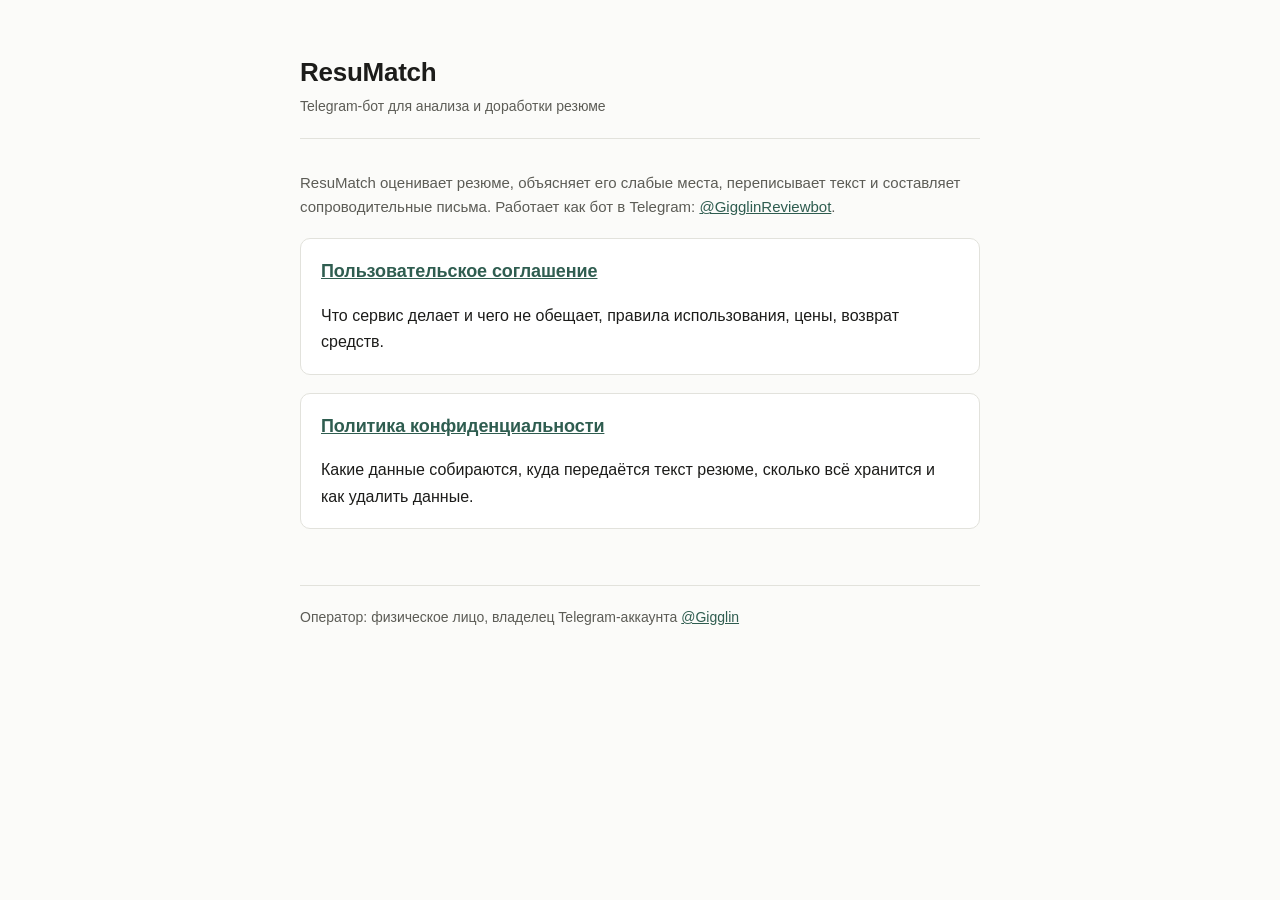
==== index.html @ aedaf294 "Terms of use and privacy policy for ResuMatch Plain static HTML served by GitHub Pages, so payment p" ====
<!doctype html>
<html lang="ru">
<head>
<meta charset="utf-8">
<meta name="viewport" content="width=device-width, initial-scale=1">
<title>ResuMatch — документы</title>
<link rel="stylesheet" href="style.css">
</head>
<body>
<div class="wrap">
<header>
  <h1>ResuMatch</h1>
  <p class="updated">Telegram-бот для анализа и доработки резюме</p>
</header>

<p class="lead">ResuMatch оценивает резюме, объясняет его слабые места, переписывает текст и составляет сопроводительные письма. Работает как бот в Telegram: <a href="https://t.me/GigglinReviewbot">@GigglinReviewbot</a>.</p>

<div class="card">
  <h2><a href="./terms.html">Пользовательское соглашение</a></h2>
  <p>Что сервис делает и чего не обещает, правила использования, цены, возврат средств.</p>
</div>

<div class="card">
  <h2><a href="./privacy.html">Политика конфиденциальности</a></h2>
  <p>Какие данные собираются, куда передаётся текст резюме, сколько всё хранится и как удалить данные.</p>
</div>

<footer>
  Оператор: физическое лицо, владелец Telegram-аккаунта <a href="https://t.me/Gigglin">@Gigglin</a>
</footer>
</div>
</body>
</html>
---- style.css ----
:root {
  --bg: #fbfbf9;
  --fg: #1c1c1a;
  --muted: #5c5c56;
  --rule: #e2e2dc;
  --accent: #2f5d50;
  --card: #ffffff;
}
@media (prefers-color-scheme: dark) {
  :root:not([data-theme="light"]) {
    --bg: #16171a;
    --fg: #e8e8e4;
    --muted: #a0a09a;
    --rule: #2c2e33;
    --accent: #7fb3a1;
    --card: #1d1f23;
  }
}
* { box-sizing: border-box; }
body {
  margin: 0;
  background: var(--bg);
  color: var(--fg);
  font: 16px/1.65 -apple-system, BlinkMacSystemFont, "Segoe UI", Roboto, Helvetica, Arial, sans-serif;
  -webkit-text-size-adjust: 100%;
}
.wrap { max-width: 720px; margin: 0 auto; padding: 40px 20px 80px; }
header { border-bottom: 1px solid var(--rule); padding-bottom: 20px; margin-bottom: 32px; }
.home { color: var(--accent); text-decoration: none; font-size: 14px; font-weight: 500; }
.home:hover { text-decoration: underline; }
h1 { font-size: 26px; line-height: 1.25; margin: 16px 0 6px; letter-spacing: -0.01em; }
h2 { font-size: 18px; margin: 34px 0 10px; letter-spacing: -0.005em; }
h3 { font-size: 15px; margin: 22px 0 6px; color: var(--muted); text-transform: uppercase; letter-spacing: 0.06em; }
p, li { color: var(--fg); }
ul { padding-left: 22px; }
li { margin: 6px 0; }
.updated { color: var(--muted); font-size: 14px; margin: 0; }
.lead { color: var(--muted); font-size: 15px; }
a { color: var(--accent); }
.card {
  background: var(--card);
  border: 1px solid var(--rule);
  border-radius: 10px;
  padding: 18px 20px;
  margin: 18px 0;
}
.card h2 { margin-top: 0; }
.card p { margin-bottom: 0; }
table { border-collapse: collapse; width: 100%; margin: 14px 0; font-size: 15px; }
th, td { text-align: left; padding: 9px 10px; border-bottom: 1px solid var(--rule); vertical-align: top; }
th { font-weight: 600; color: var(--muted); font-size: 13px; text-transform: uppercase; letter-spacing: 0.05em; }
.scroll { overflow-x: auto; }
footer { margin-top: 56px; padding-top: 20px; border-top: 1px solid var(--rule); color: var(--muted); font-size: 14px; }
code { background: var(--rule); padding: 1px 5px; border-radius: 4px; font-size: 0.9em; }
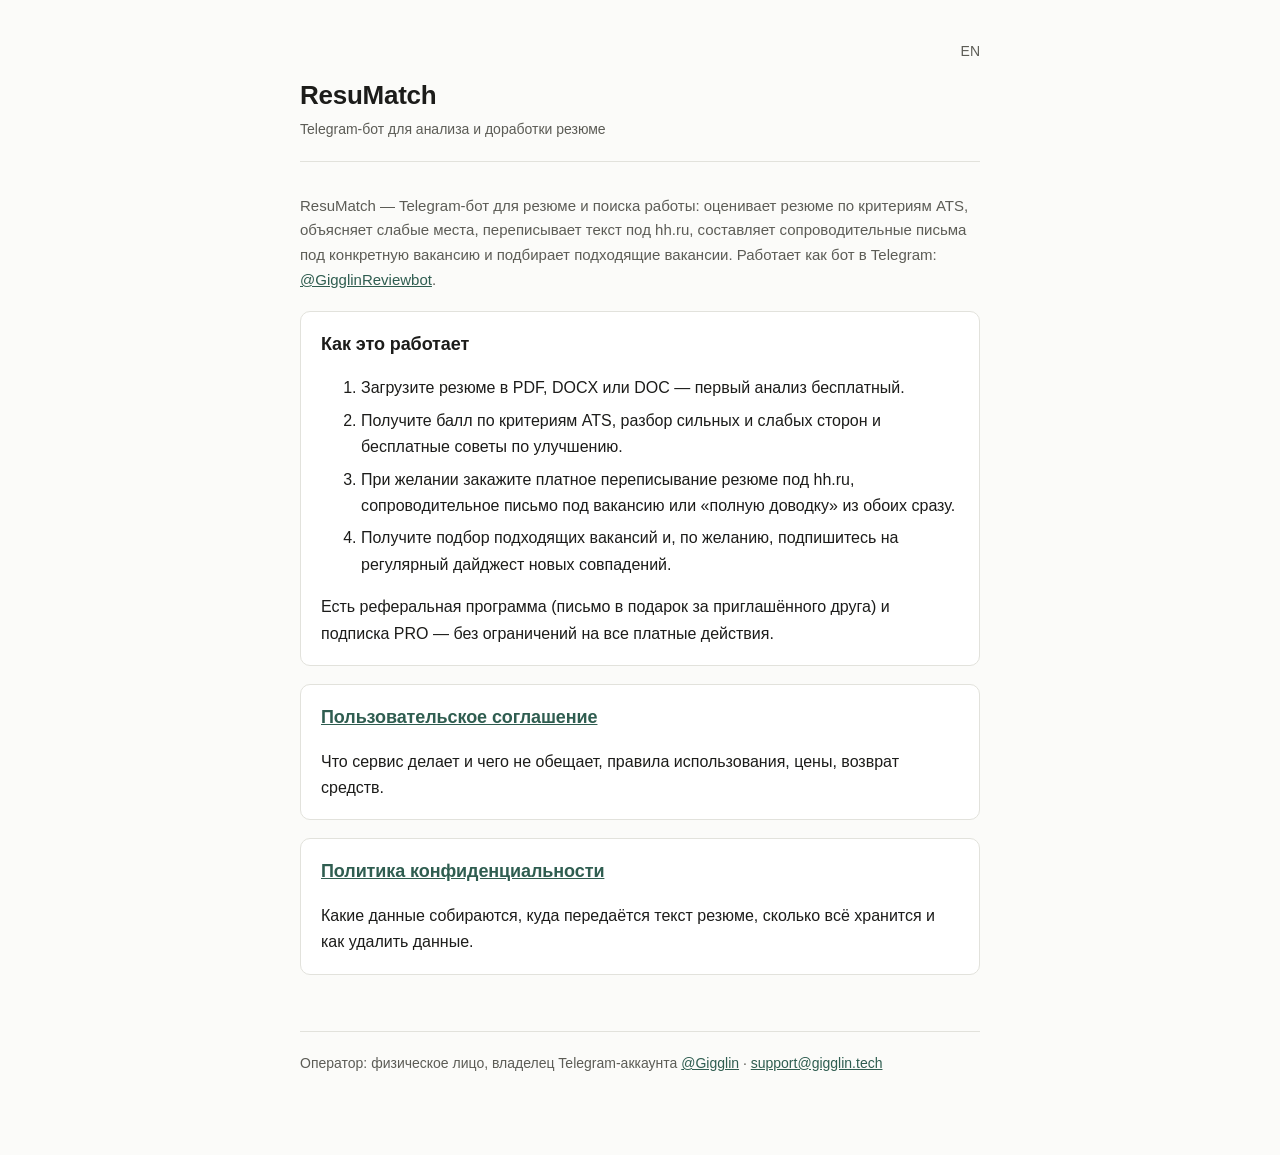
==== commit 0171714c: "Refresh content, add support email, publish English mirror - Privacy: fix the AI-processing chain (o" ====
--- a/index.html
+++ b/index.html
@@ -9,11 +9,25 @@
 <body>
 <div class="wrap">
 <header>
+  <div class="header-row">
+    <a class="lang" href="./index-en.html">EN</a>
+  </div>
   <h1>ResuMatch</h1>
   <p class="updated">Telegram-бот для анализа и доработки резюме</p>
 </header>
 
-<p class="lead">ResuMatch оценивает резюме, объясняет его слабые места, переписывает текст и составляет сопроводительные письма. Работает как бот в Telegram: <a href="https://t.me/GigglinReviewbot">@GigglinReviewbot</a>.</p>
+<p class="lead">ResuMatch — Telegram-бот для резюме и поиска работы: оценивает резюме по критериям ATS, объясняет слабые места, переписывает текст под hh.ru, составляет сопроводительные письма под конкретную вакансию и подбирает подходящие вакансии. Работает как бот в Telegram: <a href="https://t.me/GigglinReviewbot">@GigglinReviewbot</a>.</p>
+
+<div class="card">
+  <h2>Как это работает</h2>
+  <ol>
+    <li>Загрузите резюме в PDF, DOCX или DOC — первый анализ бесплатный.</li>
+    <li>Получите балл по критериям ATS, разбор сильных и слабых сторон и бесплатные советы по улучшению.</li>
+    <li>При желании закажите платное переписывание резюме под hh.ru, сопроводительное письмо под вакансию или «полную доводку» из обоих сразу.</li>
+    <li>Получите подбор подходящих вакансий и, по желанию, подпишитесь на регулярный дайджест новых совпадений.</li>
+  </ol>
+  <p>Есть реферальная программа (письмо в подарок за приглашённого друга) и подписка PRO — без ограничений на все платные действия.</p>
+</div>
 
 <div class="card">
   <h2><a href="./terms.html">Пользовательское соглашение</a></h2>
@@ -26,7 +40,7 @@
 </div>
 
 <footer>
-  Оператор: физическое лицо, владелец Telegram-аккаунта <a href="https://t.me/Gigglin">@Gigglin</a>
+  Оператор: физическое лицо, владелец Telegram-аккаунта <a href="https://t.me/Gigglin">@Gigglin</a> · <a href="mailto:support@gigglin.tech">support@gigglin.tech</a>
 </footer>
 </div>
 </body>
--- a/style.css
+++ b/style.css
@@ -28,6 +28,9 @@
 header { border-bottom: 1px solid var(--rule); padding-bottom: 20px; margin-bottom: 32px; }
 .home { color: var(--accent); text-decoration: none; font-size: 14px; font-weight: 500; }
 .home:hover { text-decoration: underline; }
+.header-row { display: flex; align-items: center; }
+.lang { margin-left: auto; color: var(--muted); text-decoration: none; font-size: 14px; font-weight: 500; }
+.lang:hover { color: var(--accent); text-decoration: underline; }
 h1 { font-size: 26px; line-height: 1.25; margin: 16px 0 6px; letter-spacing: -0.01em; }
 h2 { font-size: 18px; margin: 34px 0 10px; letter-spacing: -0.005em; }
 h3 { font-size: 15px; margin: 22px 0 6px; color: var(--muted); text-transform: uppercase; letter-spacing: 0.06em; }
